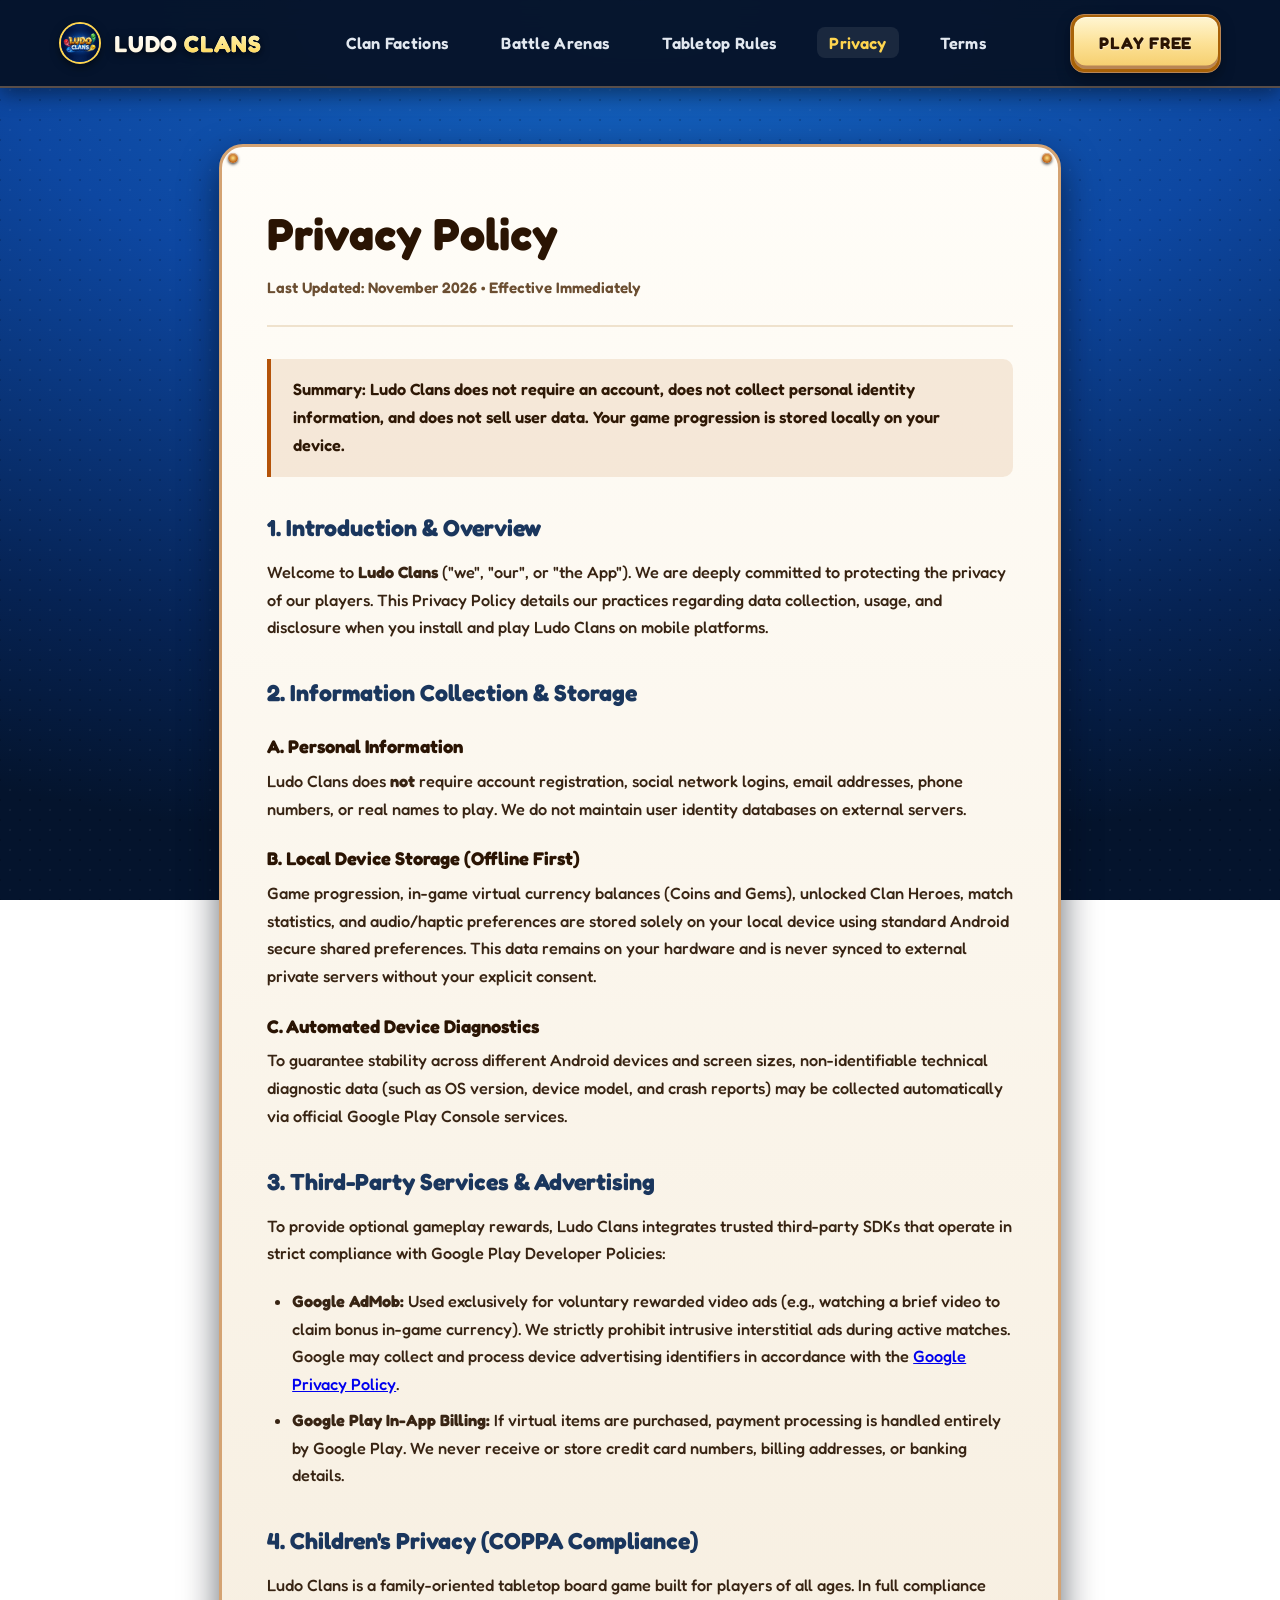
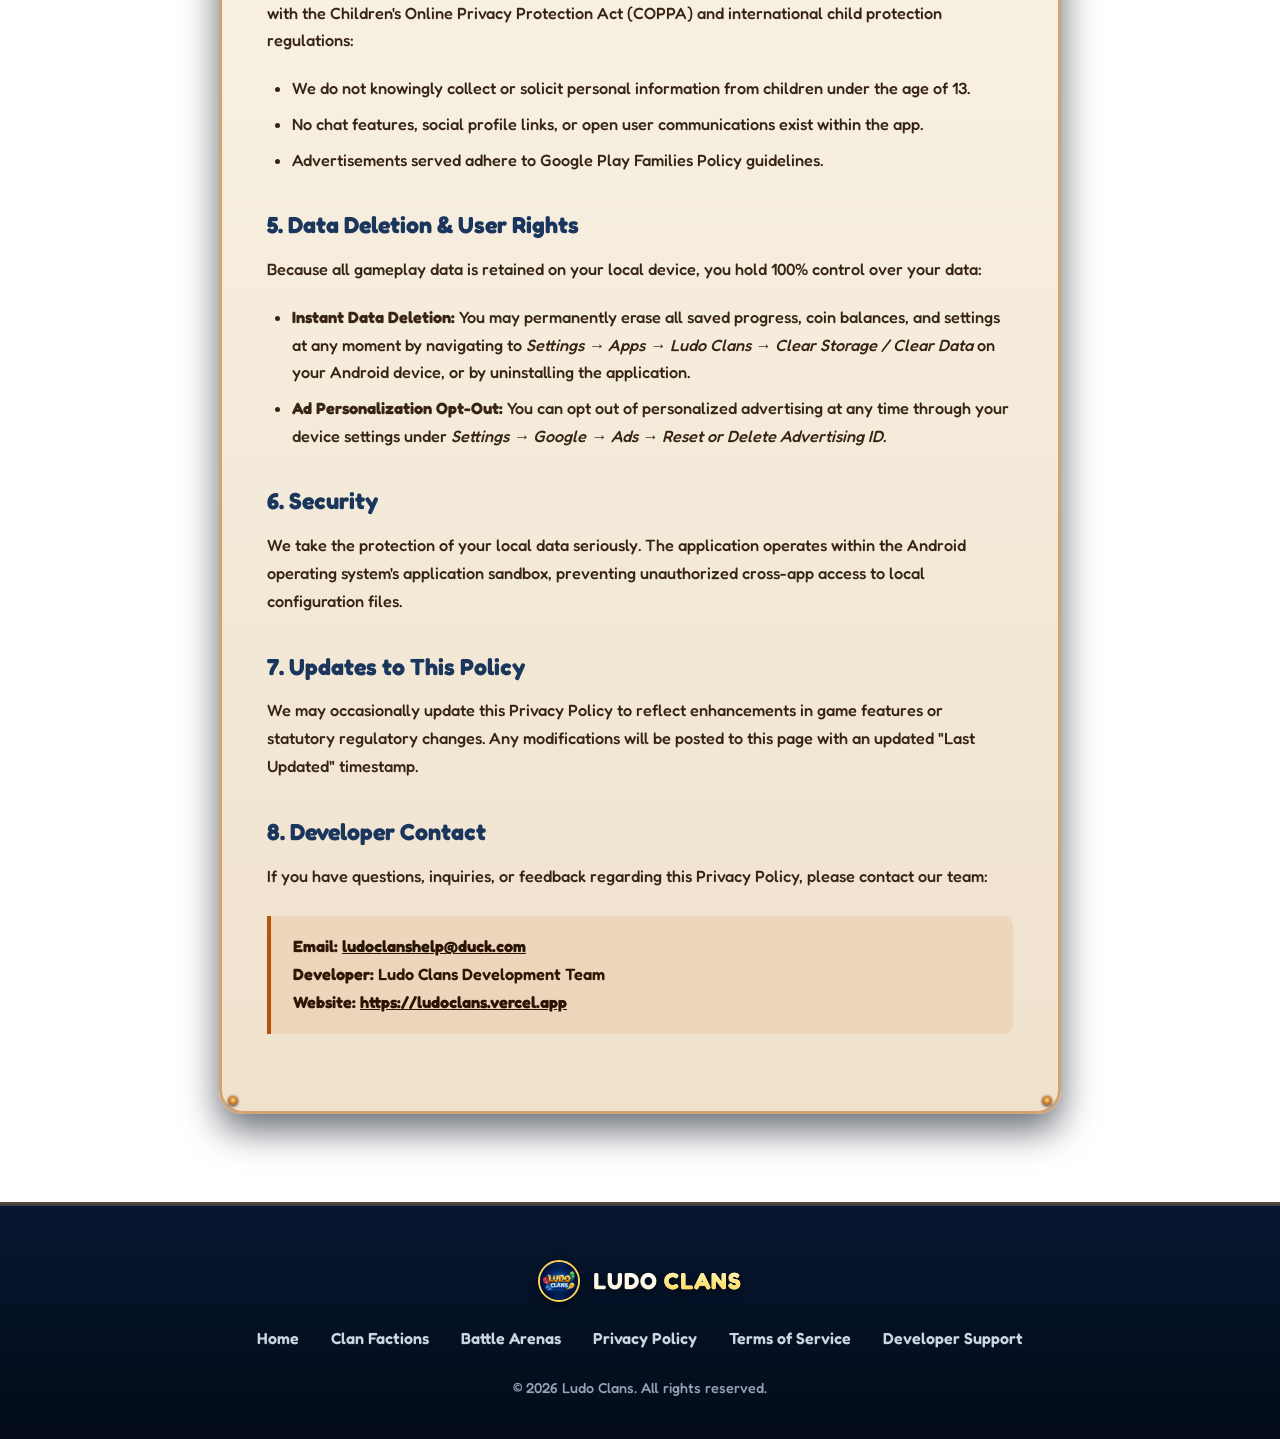
==== privacy.html @ 19396082 "Initial website publication" ====
<!DOCTYPE html>
<html lang="en">
<head>
  <meta charset="UTF-8">
  <meta name="viewport" content="width=device-width, initial-scale=1.0">
  <title>Privacy Policy — Ludo Clans</title>
  <meta name="description" content="Official Privacy Policy for Ludo Clans mobile game. Google Play, COPPA, and GDPR compliant privacy disclosures.">
  <link rel="icon" type="image/png" href="assets/ludo_clans_icon.png">
  <!-- Open Graph / Facebook / WhatsApp -->
  <meta property="og:type" content="website">
  <meta property="og:title" content="Privacy Policy — Ludo Clans">
  <meta property="og:description" content="Official Privacy Policy for Ludo Clans: zero data harvesting, offline-first storage, family COPPA compliance, and voluntary rewarded-only ads.">
  <meta property="og:image" content="assets/ludo_clans_banner.jpg">
  <!-- Twitter -->
  <meta name="twitter:card" content="summary_large_image">
  <meta name="twitter:title" content="Privacy Policy — Ludo Clans">
  <meta name="twitter:description" content="Official Privacy Policy for Ludo Clans: family COPPA compliance and offline-first storage.">
  <meta name="twitter:image" content="assets/ludo_clans_banner.jpg">
  <link rel="stylesheet" href="styles.css">
</head>
<body>
  <div class="page-wrapper">
    <!-- Navbar -->
    <header class="navbar">
      <div class="nav-container">
        <a href="index.html" class="brand-link">
          <img src="assets/ludo_clans_icon.png" alt="Ludo Clans Medallion" class="brand-medallion">
          <span class="brand-name">LUDO <span>CLANS</span></span>
        </a>
        <nav>
          <ul class="nav-links">
            <li><a href="index.html#factions" class="nav-link">Clan Factions</a></li>
            <li><a href="index.html#arenas" class="nav-link">Battle Arenas</a></li>
            <li><a href="index.html#features" class="nav-link">Tabletop Rules</a></li>
            <li><a href="privacy.html" class="nav-link active">Privacy</a></li>
            <li><a href="terms.html" class="nav-link">Terms</a></li>
          </ul>
        </nav>
        <a href="index.html#download" class="btn-3d btn-creamy">
          <span class="btn-3d-inner">PLAY FREE</span>
        </a>
      </div>
    </header>

    <!-- Privacy Policy Document Container -->
    <main class="legal-scroll-wrap">
      <article class="legal-parchment-card">
        <span class="corner-stud stud-tl"></span>
        <span class="corner-stud stud-tr"></span>
        <span class="corner-stud stud-bl"></span>
        <span class="corner-stud stud-br"></span>

        <header class="legal-header">
          <h1>Privacy Policy</h1>
          <p class="legal-meta">Last Updated: November 2026 &bull; Effective Immediately</p>
        </header>

        <section class="legal-content">
          <div class="legal-wood-box">
            <p>
              Summary: Ludo Clans does not require an account, does not collect personal identity information, and does not sell user data. Your game progression is stored locally on your device.
            </p>
          </div>

          <h2>1. Introduction & Overview</h2>
          <p>
            Welcome to <strong>Ludo Clans</strong> ("we", "our", or "the App"). We are deeply committed to protecting the privacy of our players. This Privacy Policy details our practices regarding data collection, usage, and disclosure when you install and play Ludo Clans on mobile platforms.
          </p>

          <h2>2. Information Collection & Storage</h2>
          <h3>A. Personal Information</h3>
          <p>
            Ludo Clans does <strong>not</strong> require account registration, social network logins, email addresses, phone numbers, or real names to play. We do not maintain user identity databases on external servers.
          </p>

          <h3>B. Local Device Storage (Offline First)</h3>
          <p>
            Game progression, in-game virtual currency balances (Coins and Gems), unlocked Clan Heroes, match statistics, and audio/haptic preferences are stored solely on your local device using standard Android secure shared preferences. This data remains on your hardware and is never synced to external private servers without your explicit consent.
          </p>

          <h3>C. Automated Device Diagnostics</h3>
          <p>
            To guarantee stability across different Android devices and screen sizes, non-identifiable technical diagnostic data (such as OS version, device model, and crash reports) may be collected automatically via official Google Play Console services.
          </p>

          <h2>3. Third-Party Services & Advertising</h2>
          <p>
            To provide optional gameplay rewards, Ludo Clans integrates trusted third-party SDKs that operate in strict compliance with Google Play Developer Policies:
          </p>
          <ul>
            <li>
              <strong>Google AdMob:</strong> Used exclusively for voluntary rewarded video ads (e.g., watching a brief video to claim bonus in-game currency). We strictly prohibit intrusive interstitial ads during active matches. Google may collect and process device advertising identifiers in accordance with the <a href="https://policies.google.com/privacy" target="_blank" rel="noopener">Google Privacy Policy</a>.
            </li>
            <li>
              <strong>Google Play In-App Billing:</strong> If virtual items are purchased, payment processing is handled entirely by Google Play. We never receive or store credit card numbers, billing addresses, or banking details.
            </li>
          </ul>

          <h2>4. Children's Privacy (COPPA Compliance)</h2>
          <p>
            Ludo Clans is a family-oriented tabletop board game built for players of all ages. In full compliance with the Children's Online Privacy Protection Act (COPPA) and international child protection regulations:
          </p>
          <ul>
            <li>We do not knowingly collect or solicit personal information from children under the age of 13.</li>
            <li>No chat features, social profile links, or open user communications exist within the app.</li>
            <li>Advertisements served adhere to Google Play Families Policy guidelines.</li>
          </ul>

          <h2>5. Data Deletion & User Rights</h2>
          <p>
            Because all gameplay data is retained on your local device, you hold 100% control over your data:
          </p>
          <ul>
            <li>
              <strong>Instant Data Deletion:</strong> You may permanently erase all saved progress, coin balances, and settings at any moment by navigating to <em>Settings &rarr; Apps &rarr; Ludo Clans &rarr; Clear Storage / Clear Data</em> on your Android device, or by uninstalling the application.
            </li>
            <li>
              <strong>Ad Personalization Opt-Out:</strong> You can opt out of personalized advertising at any time through your device settings under <em>Settings &rarr; Google &rarr; Ads &rarr; Reset or Delete Advertising ID</em>.
            </li>
          </ul>

          <h2>6. Security</h2>
          <p>
            We take the protection of your local data seriously. The application operates within the Android operating system's application sandbox, preventing unauthorized cross-app access to local configuration files.
          </p>

          <h2>7. Updates to This Policy</h2>
          <p>
            We may occasionally update this Privacy Policy to reflect enhancements in game features or statutory regulatory changes. Any modifications will be posted to this page with an updated "Last Updated" timestamp.
          </p>

          <h2>8. Developer Contact</h2>
          <p>
            If you have questions, inquiries, or feedback regarding this Privacy Policy, please contact our team:
          </p>
          <div class="legal-wood-box">
            <p>
              <strong>Email:</strong> <a href="mailto:ludoclanshelp@duck.com" style="color: var(--text-mahogany); font-weight: 700;">ludoclanshelp@duck.com</a><br>
              <strong>Developer:</strong> Ludo Clans Development Team<br>
              <strong>Website:</strong> <a href="index.html" style="color: var(--text-mahogany); font-weight: 700;">https://ludoclans.vercel.app</a>
            </p>
          </div>
        </section>
      </article>
    </main>

    <!-- Footer -->
    <footer class="footer">
      <div class="footer-inner">
        <a href="index.html" class="brand-link">
          <img src="assets/ludo_clans_icon.png" alt="Ludo Clans Medallion" class="brand-medallion">
          <span class="brand-name">LUDO <span>CLANS</span></span>
        </a>
        <nav class="footer-nav">
          <a href="index.html">Home</a>
          <a href="index.html#factions">Clan Factions</a>
          <a href="index.html#arenas">Battle Arenas</a>
          <a href="privacy.html">Privacy Policy</a>
          <a href="terms.html">Terms of Service</a>
          <a href="mailto:ludoclanshelp@duck.com">Developer Support</a>
        </nav>
        <p class="footer-copy">
          &copy; 2026 Ludo Clans. All rights reserved.
        </p>
      </div>
    </footer>
  </div>
</body>
</html>
---- styles.css ----
/* ===================================================================
   LUDO CLANS — REFINED TABLETOP LUXURY MASTER STYLESHEET
   • Harmonious Royal Sapphire Canvas (#1565C0 -> #0D47A1 -> #062354)
   • Sleek Midnight Sapphire Header & Footer with Warm Bronze/Gold Trim
   • Rich Golden-Cream Silk 3D Buttons (#FFF6D6 -> #FBE39A -> #F5CF70)
   • Warm Creamy Parchment Cards with Handcrafted Ledger Details
   • High-Contrast Chiseled Cream Headings & Professional Studio Copy
   • 100% Vector Icons • Zero AI Slop
   =================================================================== */

@import url('https://fonts.googleapis.com/css2?family=Fredoka:wght@500;600;700&family=Plus+Jakarta+Sans:wght@400;500;600;700&display=swap');

:root {
  /* 1. Royal Sapphire Felt Canvas */
  --royal-top: #1565C0;
  --royal-mid: #0D47A1;
  --royal-deep: #062354;
  --royal-darkest: #04142D;

  /* 2. Harmonious Midnight Sapphire (Header, Footer, HUD) */
  --nav-bg: rgba(6, 18, 38, 0.94);
  --nav-border: rgba(212, 163, 115, 0.4);
  --footer-bg: linear-gradient(180deg, #071731 0%, #030B18 100%);

  /* 3. Rich "Strong Creamy" Palette (Buttons, Headings & Badges) */
  --cream-pure: #FFFFFF;
  --cream-top: #FFF8E1;
  --cream-strong-top: #FFF5D0;
  --cream-strong-mid: #FCE196;
  --cream-strong-bottom: #F5CD6A;
  --cream-bevel: #A86208;
  --cream-shadow: #4A2500;

  /* 4. Antique Parchment (Cards & Reading Surfaces) */
  --parchment-light: #FFFDF8;
  --parchment-mid: #F7EFE1;
  --parchment-dark: #EFE2CD;
  --border-warm: #D4A373;
  --border-toasted: #B88554;
  --text-mahogany: #2A1403;
  --text-warm-muted: #6B4E31;

  /* 5. Gold & Brass Tabletop Accents */
  --gold-leaf: #FFD54F;
  --gold-glow: #FFE082;
  --gold-deep: #B45309;

  /* 6. Shadows */
  --card-shadow: 0 14px 32px rgba(0, 0, 0, 0.4), 0 3px 8px rgba(0, 0, 0, 0.25);
  --plinth-shadow: 0 16px 36px rgba(2, 8, 20, 0.6);
  --btn-shadow: 0 6px 14px rgba(0, 0, 0, 0.35);
}

/* Reset */
*, *::before, *::after {
  margin: 0;
  padding: 0;
  box-sizing: border-box;
  -webkit-font-smoothing: antialiased;
}

html {
  scroll-behavior: smooth;
}

body {
  font-family: 'Fredoka', -apple-system, BlinkMacSystemFont, "Segoe UI", Roboto, sans-serif;
  background: radial-gradient(130% 95% at 50% 0%, var(--royal-top) 0%, var(--royal-mid) 40%, var(--royal-deep) 78%, var(--royal-darkest) 100%);
  background-attachment: fixed;
  color: var(--parchment-mid);
  line-height: 1.6;
  overflow-x: hidden;
  position: relative;
  min-height: 100vh;
}

/* Tactile Felt Tabletop Weave */
body::before {
  content: "";
  position: fixed;
  inset: 0;
  background-image: 
    radial-gradient(rgba(255, 255, 255, 0.08) 1px, transparent 1px),
    radial-gradient(rgba(0, 0, 0, 0.25) 1px, transparent 1px);
  background-size: 20px 20px;
  background-position: 0 0, 10px 10px;
  pointer-events: none;
  z-index: 0;
  opacity: 0.65;
}

.page-wrapper {
  position: relative;
  z-index: 1;
  display: flex;
  flex-direction: column;
  min-height: 100vh;
}

/* ===================================================================
   SLEEK MIDNIGHT SAPPHIRE HEADER (Blends naturally with the game)
   =================================================================== */
.navbar {
  position: sticky;
  top: 0;
  z-index: 100;
  background: var(--nav-bg);
  border-bottom: 2px solid var(--nav-border);
  box-shadow: 0 6px 20px rgba(0, 0, 0, 0.45);
  backdrop-filter: blur(12px);
  -webkit-backdrop-filter: blur(12px);
}

.nav-container {
  max-width: 1220px;
  margin: 0 auto;
  padding: 0.85rem 1.8rem;
  display: flex;
  justify-content: space-between;
  align-items: center;
}

.brand-link {
  display: flex;
  align-items: center;
  gap: 0.8rem;
  text-decoration: none;
}

.brand-medallion {
  width: 42px;
  height: 42px;
  border-radius: 50%;
  border: 2px solid var(--gold-leaf);
  box-shadow: 0 3px 8px rgba(0, 0, 0, 0.5);
  object-fit: cover;
  background: var(--royal-mid);
}

.brand-name {
  font-size: 1.45rem;
  font-weight: 700;
  letter-spacing: 0.06rem;
  background: linear-gradient(180deg, #FFFFFF 0%, #FFF3D6 100%);
  -webkit-background-clip: text;
  -webkit-text-fill-color: transparent;
  filter: drop-shadow(0 2px 4px rgba(0, 0, 0, 0.7));
}

.brand-name span {
  background: linear-gradient(180deg, #FFF9C4 0%, var(--gold-leaf) 100%);
  -webkit-background-clip: text;
  -webkit-text-fill-color: transparent;
}

.nav-links {
  display: flex;
  align-items: center;
  gap: 1.8rem;
  list-style: none;
}

.nav-link {
  text-decoration: none;
  font-size: 1.02rem;
  font-weight: 600;
  color: #E2E8F0;
  letter-spacing: 0.02rem;
  transition: all 0.2s ease;
  padding: 0.35rem 0.75rem;
  border-radius: 8px;
}

.nav-link:hover, .nav-link.active {
  color: var(--gold-leaf);
  background: rgba(255, 255, 255, 0.08);
}

/* ===================================================================
   STRONG CREAMY 3D EXTRUDED BUTTONS (Rich Custard Cream & Mahogany Text)
   =================================================================== */
.btn-3d {
  position: relative;
  display: inline-flex;
  align-items: center;
  justify-content: center;
  text-decoration: none;
  font-family: 'Fredoka', sans-serif;
  font-weight: 700;
  border: none;
  cursor: pointer;
  border-radius: 14px;
  padding: 0.16rem;
  transition: transform 0.1s ease;
  user-select: none;
}

.btn-3d:active {
  transform: translateY(3px);
}

.btn-3d-inner {
  display: flex;
  align-items: center;
  gap: 0.6rem;
  padding: 0.75rem 1.6rem;
  border-radius: 12px;
  font-size: 1.05rem;
  letter-spacing: 0.04rem;
  border-top: 1.5px solid rgba(255, 255, 255, 0.85);
}

/* Strong Creamy 3D Button */
.btn-creamy {
  background: var(--cream-bevel);
  box-shadow: var(--btn-shadow);
  border: 1px solid var(--border-toasted);
}

.btn-creamy .btn-3d-inner {
  background: linear-gradient(180deg, var(--cream-strong-top) 0%, var(--cream-strong-mid) 50%, var(--cream-strong-bottom) 100%);
  color: var(--text-mahogany);
  text-shadow: 0 1px 0 rgba(255, 255, 255, 0.65);
  box-shadow: inset 0 -3.5px 0 var(--border-toasted);
}

.btn-creamy:hover {
  filter: brightness(1.04);
}

/* Google Play Badge on Strong Creamy Plinth */
.btn-play-creamy {
  display: inline-flex;
  align-items: center;
  gap: 0.85rem;
  background: linear-gradient(180deg, var(--cream-strong-top) 0%, var(--cream-strong-mid) 50%, var(--cream-strong-bottom) 100%);
  border: 2px solid var(--border-toasted);
  border-radius: 14px;
  padding: 0.62rem 1.45rem;
  text-decoration: none;
  box-shadow: 0 6px 16px rgba(0, 0, 0, 0.35), inset 0 -3.5px 0 var(--border-toasted);
  transition: transform 0.15s ease, box-shadow 0.15s ease;
}

.btn-play-creamy:hover {
  transform: translateY(-2px);
  filter: brightness(1.04);
  box-shadow: 0 10px 22px rgba(0, 0, 0, 0.45), inset 0 -3.5px 0 var(--cream-bevel);
}

.play-logo {
  width: 28px;
  height: 28px;
  flex-shrink: 0;
}

.play-text-stack {
  display: flex;
  flex-direction: column;
  text-align: left;
}

.play-sub {
  font-size: 0.68rem;
  font-weight: 700;
  text-transform: uppercase;
  color: #78350F;
  letter-spacing: 0.06rem;
  line-height: 1;
}

.play-title {
  font-size: 1.15rem;
  font-weight: 700;
  color: var(--text-mahogany);
  line-height: 1.15;
  letter-spacing: 0.02rem;
  text-shadow: 0 1px 0 rgba(255, 255, 255, 0.7);
}

/* ===================================================================
   HERO SECTION & STRONG CREAMY HEADINGS
   =================================================================== */
.hero-section {
  max-width: 1220px;
  margin: 3.5rem auto 4.5rem auto;
  padding: 0 1.8rem;
  display: grid;
  grid-template-columns: 1.15fr 0.85fr;
  gap: 3.5rem;
  align-items: center;
}

.hero-content {
  display: flex;
  flex-direction: column;
  align-items: flex-start;
}

/* Strong Creamy Pill Tag */
.hero-cream-pill {
  display: inline-flex;
  align-items: center;
  gap: 0.55rem;
  padding: 0.38rem 1.05rem;
  background: linear-gradient(180deg, var(--cream-strong-top) 0%, var(--cream-strong-mid) 100%);
  border: 1.8px solid var(--border-toasted);
  border-radius: 20px;
  font-size: 0.82rem;
  font-weight: 700;
  color: var(--text-mahogany);
  letter-spacing: 0.06rem;
  text-transform: uppercase;
  margin-bottom: 1.4rem;
  box-shadow: 0 4px 10px rgba(0, 0, 0, 0.3);
  text-shadow: 0 1px 0 rgba(255, 255, 255, 0.7);
}

.hero-pill-gem {
  width: 8px;
  height: 8px;
  border-radius: 50%;
  background: radial-gradient(circle, #FFE082 0%, var(--gold-deep) 100%);
  box-shadow: 0 0 4px var(--gold-leaf);
}

/* High-Contrast Creamy Chiseled Headline */
.hero-title {
  font-size: clamp(2.6rem, 5vw, 3.8rem);
  font-weight: 700;
  line-height: 1.12;
  letter-spacing: 0.02rem;
  margin-bottom: 1.25rem;
  background: linear-gradient(180deg, #FFFFFF 0%, #FFF4D0 40%, #FCE08F 100%);
  -webkit-background-clip: text;
  -webkit-text-fill-color: transparent;
  filter: drop-shadow(0 3px 6px rgba(0, 0, 0, 0.75));
}

.hero-title span {
  display: block;
  background: linear-gradient(180deg, #FFF9C4 0%, var(--gold-leaf) 60%, #F59E0B 100%);
  -webkit-background-clip: text;
  -webkit-text-fill-color: transparent;
  filter: drop-shadow(0 3px 8px rgba(78, 39, 3, 0.8));
}

.hero-desc {
  font-size: 1.15rem;
  color: #F1F5F9;
  line-height: 1.6;
  max-width: 540px;
  margin-bottom: 2.2rem;
  font-weight: 500;
  text-shadow: 0 2px 4px rgba(0, 0, 0, 0.6);
}

.hero-action-row {
  display: flex;
  flex-wrap: wrap;
  align-items: center;
  gap: 1.2rem;
  margin-bottom: 2.8rem;
}

/* Hero Showcase Frame */
.hero-stage-plinth {
  position: relative;
  background: linear-gradient(180deg, #091A36 0%, #040D1D 100%);
  border: 2.5px solid var(--border-warm);
  border-radius: 24px;
  padding: 0.75rem;
  box-shadow: var(--plinth-shadow);
}

.hero-stage-inner {
  position: relative;
  border-radius: 18px;
  overflow: hidden;
  border: 1.5px solid rgba(255, 213, 79, 0.35);
  background: #020A17;
}

.hero-stage-img {
  width: 100%;
  height: 380px;
  object-fit: cover;
  display: block;
}

/* Corner Antique Brass Studs */
.corner-stud {
  position: absolute;
  width: 10px;
  height: 10px;
  border-radius: 50%;
  background: radial-gradient(circle, #FFE082 0%, var(--gold-deep) 70%, #4A2500 100%);
  box-shadow: 0 1.5px 3px rgba(0, 0, 0, 0.7), inset 0 1px 1px rgba(255, 255, 255, 0.6);
  z-index: 3;
}

.stud-tl { top: 6px; left: 6px; }
.stud-tr { top: 6px; right: 6px; }
.stud-bl { bottom: 6px; left: 6px; }
.stud-br { bottom: 6px; right: 6px; }

/* Inset Creamy Badge Overlay */
.stage-creamy-badge {
  position: absolute;
  bottom: 12px;
  left: 12px;
  right: 12px;
  background: linear-gradient(180deg, var(--parchment-light) 0%, var(--parchment-mid) 100%);
  border: 2px solid var(--border-warm);
  border-radius: 14px;
  padding: 0.75rem 1.1rem;
  display: flex;
  align-items: center;
  gap: 1.0rem;
  box-shadow: 0 6px 14px rgba(0, 0, 0, 0.45);
}

.stage-fig-img {
  width: 48px;
  height: 48px;
  object-fit: contain;
  filter: drop-shadow(0 4px 6px rgba(0, 0, 0, 0.5));
}

.stage-badge-info h4 {
  font-size: 1.05rem;
  font-weight: 700;
  color: var(--text-mahogany);
  margin-bottom: 0.1rem;
}

.stage-badge-info p {
  font-size: 0.82rem;
  font-weight: 700;
  color: #78350F;
  text-transform: uppercase;
}

/* ===================================================================
   SECTION HEADINGS & BADGES
   =================================================================== */
.section-wrapper {
  max-width: 1220px;
  margin: 0 auto 5rem auto;
  padding: 0 1.8rem;
}

.section-title-wrap {
  text-align: center;
  max-width: 720px;
  margin: 0 auto 2.8rem auto;
}

.section-cream-badge {
  display: inline-block;
  padding: 0.35rem 1.1rem;
  background: linear-gradient(180deg, var(--cream-strong-top) 0%, var(--cream-strong-mid) 100%);
  border: 1.8px solid var(--border-toasted);
  border-radius: 20px;
  font-size: 0.82rem;
  font-weight: 700;
  color: var(--text-mahogany);
  letter-spacing: 0.08rem;
  text-transform: uppercase;
  margin-bottom: 0.85rem;
  box-shadow: 0 4px 10px rgba(0, 0, 0, 0.3);
  text-shadow: 0 1px 0 rgba(255, 255, 255, 0.7);
}

.section-heading {
  font-size: clamp(2.0rem, 4vw, 2.75rem);
  font-weight: 700;
  margin-bottom: 0.6rem;
  background: linear-gradient(180deg, #FFFFFF 0%, #FFF4D0 40%, #FCE08F 100%);
  -webkit-background-clip: text;
  -webkit-text-fill-color: transparent;
  filter: drop-shadow(0 3px 6px rgba(0, 0, 0, 0.75));
}

.section-subtext {
  font-size: 1.1rem;
  color: #E2E8F0;
  text-shadow: 0 1px 3px rgba(0, 0, 0, 0.5);
}

/* ===================================================================
   CREAMY PARCHMENT FACTION CARDS
   =================================================================== */
.factions-grid {
  display: grid;
  grid-template-columns: repeat(auto-fit, minmax(265px, 1fr));
  gap: 1.8rem;
}

.creamy-parchment-card {
  position: relative;
  background: linear-gradient(180deg, var(--parchment-light) 0%, var(--parchment-mid) 50%, var(--parchment-dark) 100%);
  border: 2.5px solid var(--border-warm);
  border-radius: 20px;
  overflow: hidden;
  box-shadow: var(--card-shadow);
  transition: transform 0.2s ease, box-shadow 0.2s ease;
  display: flex;
  flex-direction: column;
}

.creamy-parchment-card:hover {
  transform: translateY(-5px);
  border-color: var(--gold-leaf);
  box-shadow: 0 18px 36px rgba(0, 0, 0, 0.5), 0 0 16px rgba(255, 213, 79, 0.3);
}

/* Artwork Chamber */
.card-art-chamber {
  position: relative;
  width: 100%;
  height: 180px;
  overflow: hidden;
  background: #020C1F;
  border-bottom: 2px solid var(--border-warm);
}

.card-art-img {
  width: 100%;
  height: 100%;
  object-fit: cover;
  transition: transform 0.35s ease;
}

.creamy-parchment-card:hover .card-art-img {
  transform: scale(1.06);
}

.card-token-fig {
  position: absolute;
  bottom: 8px;
  right: 14px;
  width: 58px;
  height: 58px;
  object-fit: contain;
  filter: drop-shadow(0 6px 8px rgba(0, 0, 0, 0.65));
  transition: transform 0.25s ease;
  z-index: 2;
}

.creamy-parchment-card:hover .card-token-fig {
  transform: scale(1.15) translateY(-3px);
}

/* Faction Badge */
.faction-pill-badge {
  position: absolute;
  top: 12px;
  left: 12px;
  padding: 0.3rem 0.75rem;
  border-radius: 12px;
  font-size: 0.78rem;
  font-weight: 700;
  letter-spacing: 0.05rem;
  text-transform: uppercase;
  color: #FFFFFF;
  box-shadow: 0 3px 6px rgba(0, 0, 0, 0.5);
  z-index: 2;
}

.pill-red { background: linear-gradient(135deg, #D32F2F, #7F0000); border: 1.5px solid #FF8A80; }
.pill-green { background: linear-gradient(135deg, #00C853, #004D20); border: 1.5px solid #B9F6CA; }
.pill-yellow { background: linear-gradient(135deg, #FFB300, #E65100); border: 1.5px solid #FFE082; color: #2E1805; }
.pill-blue { background: linear-gradient(135deg, #1976D2, #0D47A1); border: 1.5px solid #82B1FF; }

/* Creamy Parchment Body */
.card-creamy-body {
  position: relative;
  z-index: 2;
  padding: 1.4rem;
  display: flex;
  flex-direction: column;
  flex: 1;
}

.card-creamy-title {
  font-size: 1.35rem;
  font-weight: 700;
  color: var(--text-mahogany);
  margin-bottom: 0.2rem;
}

.card-creamy-sub {
  font-size: 0.85rem;
  font-weight: 700;
  color: #78350F;
  letter-spacing: 0.04rem;
  text-transform: uppercase;
  margin-bottom: 0.75rem;
}

.card-creamy-desc {
  font-size: 0.98rem;
  color: var(--text-warm-muted);
  line-height: 1.55;
  font-weight: 500;
}

/* ===================================================================
   DUAL ARENAS (Midnight Sapphire Chassis with Creamy Insets)
   =================================================================== */
.arenas-grid {
  display: grid;
  grid-template-columns: repeat(auto-fit, minmax(320px, 1fr));
  gap: 2rem;
}

.arena-card-wrap {
  position: relative;
  background: linear-gradient(180deg, #091A36 0%, #040D1D 100%);
  border: 2.5px solid var(--border-warm);
  border-radius: 22px;
  padding: 0.75rem;
  box-shadow: var(--plinth-shadow);
  display: flex;
  flex-direction: column;
}

.arena-inner-chassis {
  border-radius: 16px;
  overflow: hidden;
  border: 1.5px solid rgba(255, 213, 79, 0.35);
  background: linear-gradient(180deg, var(--parchment-light) 0%, var(--parchment-mid) 100%);
  display: flex;
  flex-direction: column;
  flex: 1;
}

.arena-board-img {
  width: 100%;
  height: 220px;
  object-fit: cover;
  display: block;
  border-bottom: 2px solid var(--border-warm);
}

.arena-body {
  padding: 1.5rem;
}

.arena-body h3 {
  font-size: 1.4rem;
  font-weight: 700;
  color: var(--text-mahogany);
  margin-bottom: 0.5rem;
}

.arena-body p {
  font-size: 1.0rem;
  color: var(--text-warm-muted);
  line-height: 1.6;
  font-weight: 500;
}

/* ===================================================================
   TABLETOP FEATURES
   =================================================================== */
.features-grid {
  display: grid;
  grid-template-columns: repeat(auto-fit, minmax(260px, 1fr));
  gap: 1.6rem;
}

.feature-parchment-box {
  position: relative;
  background: linear-gradient(180deg, var(--parchment-light) 0%, var(--parchment-mid) 100%);
  border: 2px solid var(--border-warm);
  border-radius: 18px;
  padding: 1.8rem 1.6rem;
  box-shadow: var(--card-shadow);
  transition: transform 0.2s ease;
}

.feature-parchment-box:hover {
  transform: translateY(-3px);
  border-color: var(--gold-leaf);
}

.feature-icon-circle {
  width: 48px;
  height: 48px;
  border-radius: 14px;
  background: linear-gradient(180deg, var(--cream-strong-top) 0%, var(--cream-strong-bottom) 100%);
  border: 2px solid var(--border-toasted);
  box-shadow: 0 3px 6px rgba(0, 0, 0, 0.15);
  display: flex;
  align-items: center;
  justify-content: center;
  color: var(--text-mahogany);
  margin-bottom: 1.1rem;
}

.feature-title {
  font-size: 1.25rem;
  font-weight: 700;
  color: var(--text-mahogany);
  margin-bottom: 0.4rem;
}

.feature-desc {
  font-size: 0.98rem;
  color: var(--text-warm-muted);
  line-height: 1.55;
  font-weight: 500;
}

/* ===================================================================
   LEGAL DOCUMENTS (Creamy Parchment Scroll Layout)
   =================================================================== */
.legal-scroll-wrap {
  max-width: 900px;
  margin: 3.5rem auto 5.5rem auto;
  padding: 0 1.8rem;
  width: 100%;
}

.legal-parchment-card {
  position: relative;
  background: linear-gradient(180deg, var(--parchment-light) 0%, var(--parchment-mid) 60%, var(--parchment-dark) 100%);
  border: 3px solid var(--border-warm);
  border-radius: 24px;
  padding: 3.2rem 2.8rem;
  box-shadow: var(--plinth-shadow);
  color: var(--text-mahogany);
}

.legal-header {
  border-bottom: 2px solid var(--parchment-dark);
  padding-bottom: 1.5rem;
  margin-bottom: 2rem;
}

.legal-header h1 {
  font-size: clamp(2.2rem, 4vw, 2.8rem);
  font-weight: 700;
  color: var(--text-mahogany);
  margin-bottom: 0.4rem;
}

.legal-meta {
  font-size: 0.95rem;
  color: var(--text-warm-muted);
  font-weight: 600;
}

.legal-content h2 {
  font-size: 1.45rem;
  font-weight: 700;
  color: #1A365D;
  margin-top: 2rem;
  margin-bottom: 0.8rem;
}

.legal-content h3 {
  font-size: 1.15rem;
  font-weight: 700;
  color: var(--text-mahogany);
  margin-top: 1.3rem;
  margin-bottom: 0.4rem;
}

.legal-content p, .legal-content ul {
  font-size: 1.02rem;
  color: #382413;
  line-height: 1.7;
  margin-bottom: 1.25rem;
  font-weight: 500;
}

.legal-content ul {
  padding-left: 1.6rem;
}

.legal-content li {
  margin-bottom: 0.5rem;
}

.legal-wood-box {
  background: rgba(212, 163, 115, 0.22);
  border-left: 4.5px solid var(--gold-deep);
  padding: 1.1rem 1.4rem;
  border-radius: 0 10px 10px 0;
  margin: 1.6rem 0;
}

.legal-wood-box p {
  margin: 0;
  font-weight: 600;
  color: #2E1805;
}

/* ===================================================================
   MIDNIGHT SAPPHIRE FOOTER (Harmonious & Sleek)
   =================================================================== */
.footer {
  margin-top: auto;
  background: var(--footer-bg);
  border-top: 2px solid var(--nav-border);
  box-shadow: inset 0 2px 0 rgba(255, 213, 79, 0.2);
  padding: 3.5rem 1.8rem 2.5rem 1.8rem;
}

.footer-inner {
  max-width: 1220px;
  margin: 0 auto;
  display: flex;
  flex-direction: column;
  align-items: center;
  gap: 1.5rem;
  text-align: center;
}

.footer-nav {
  display: flex;
  gap: 2rem;
  flex-wrap: wrap;
  justify-content: center;
}

.footer-nav a {
  color: #CBD5E1;
  text-decoration: none;
  font-size: 1.0rem;
  font-weight: 600;
  transition: color 0.2s ease;
}

.footer-nav a:hover {
  color: var(--gold-leaf);
}

.footer-copy {
  color: #94A3B8;
  font-size: 0.9rem;
  font-weight: 500;
}

/* ===================================================================
   16-FIGURINE TABLETOP ARMORY SHOWCASE
   =================================================================== */
.armory-tabs {
  display: flex;
  justify-content: center;
  flex-wrap: wrap;
  gap: 0.75rem;
  margin-bottom: 2.2rem;
}

.armory-tab-btn {
  background: var(--nav-bg);
  border: 1.5px solid var(--border-warm);
  color: var(--parchment-mid);
  font-family: 'Fredoka', sans-serif;
  font-size: 0.95rem;
  font-weight: 700;
  padding: 0.55rem 1.25rem;
  border-radius: 999px;
  cursor: pointer;
  transition: all 0.2s ease;
  box-shadow: 0 4px 10px rgba(0, 0, 0, 0.3);
}

.armory-tab-btn:hover {
  border-color: var(--gold-leaf);
  color: #FFFFFF;
  transform: translateY(-2px);
}

.armory-tab-btn.active {
  background: linear-gradient(180deg, var(--cream-strong-top) 0%, var(--cream-strong-mid) 50%, var(--cream-strong-bottom) 100%);
  color: var(--text-mahogany);
  border-color: var(--border-toasted);
  box-shadow: 0 4px 14px rgba(0, 0, 0, 0.4), inset 0 -2px 0 var(--border-toasted);
}

.armory-grid {
  display: grid;
  grid-template-columns: repeat(auto-fill, minmax(250px, 1fr));
  gap: 1.5rem;
}

.armory-card {
  position: relative;
  background: linear-gradient(180deg, var(--parchment-light) 0%, var(--parchment-mid) 50%, var(--parchment-dark) 100%);
  border: 2px solid var(--border-warm);
  border-radius: 18px;
  padding: 1.25rem;
  display: flex;
  flex-direction: column;
  align-items: center;
  text-align: center;
  box-shadow: var(--card-shadow);
  transition: transform 0.22s ease, border-color 0.22s ease, box-shadow 0.22s ease;
}

.armory-card:hover {
  transform: translateY(-6px);
  border-color: var(--gold-leaf);
  box-shadow: 0 16px 32px rgba(0, 0, 0, 0.5), 0 0 16px rgba(255, 213, 79, 0.35);
}

.armory-card-chamber {
  position: relative;
  width: 140px;
  height: 140px;
  border-radius: 50%;
  background: radial-gradient(circle, rgba(14, 26, 43, 0.85) 0%, rgba(4, 13, 29, 0.95) 75%);
  border: 2px solid rgba(212, 163, 115, 0.45);
  box-shadow: inset 0 4px 12px rgba(0, 0, 0, 0.6), 0 4px 10px rgba(0, 0, 0, 0.3);
  display: flex;
  align-items: center;
  justify-content: center;
  margin-bottom: 1.0rem;
}

.armory-card:hover .armory-card-chamber {
  border-color: var(--gold-leaf);
  box-shadow: inset 0 4px 12px rgba(0, 0, 0, 0.6), 0 0 16px rgba(255, 213, 79, 0.4);
}

.armory-fig-img {
  width: 120px;
  height: 120px;
  object-fit: contain;
  filter: drop-shadow(0 6px 10px rgba(0, 0, 0, 0.65));
  transition: transform 0.25s cubic-bezier(0.34, 1.56, 0.64, 1);
}

.armory-card:hover .armory-fig-img {
  transform: scale(1.12) translateY(-4px);
}

.armory-info {
  display: flex;
  flex-direction: column;
  align-items: center;
  width: 100%;
}

.armory-fig-name {
  font-size: 1.15rem;
  font-weight: 700;
  color: var(--text-mahogany);
  margin-bottom: 0.25rem;
}

.armory-meta-row {
  display: flex;
  align-items: center;
  justify-content: center;
  gap: 0.5rem;
  margin-bottom: 0.4rem;
}

.armory-color-pill {
  font-size: 0.72rem;
  font-weight: 700;
  letter-spacing: 0.04rem;
  text-transform: uppercase;
  padding: 0.2rem 0.55rem;
  border-radius: 8px;
  color: #FFFFFF;
}

.armory-clan-title {
  font-size: 0.78rem;
  font-weight: 700;
  color: #78350F;
  text-transform: uppercase;
  letter-spacing: 0.03rem;
}

.armory-ability-badge {
  font-size: 0.8rem;
  font-weight: 600;
  color: var(--text-warm-muted);
  background: rgba(212, 163, 115, 0.2);
  border: 1px solid rgba(212, 163, 115, 0.4);
  padding: 0.2rem 0.65rem;
  border-radius: 10px;
  margin-top: 0.25rem;
}

/* Mobile Responsiveness */
@media (max-width: 960px) {
  .hero-section {
    grid-template-columns: 1fr;
    gap: 2.8rem;
    margin-top: 2rem;
  }
  .nav-links {
    gap: 1.0rem;
  }
}

@media (max-width: 640px) {
  .legal-parchment-card {
    padding: 2.2rem 1.4rem;
  }
  .hero-title {
    font-size: 2.3rem;
  }
  .nav-container {
    padding: 0.8rem 1.2rem;
  }
}
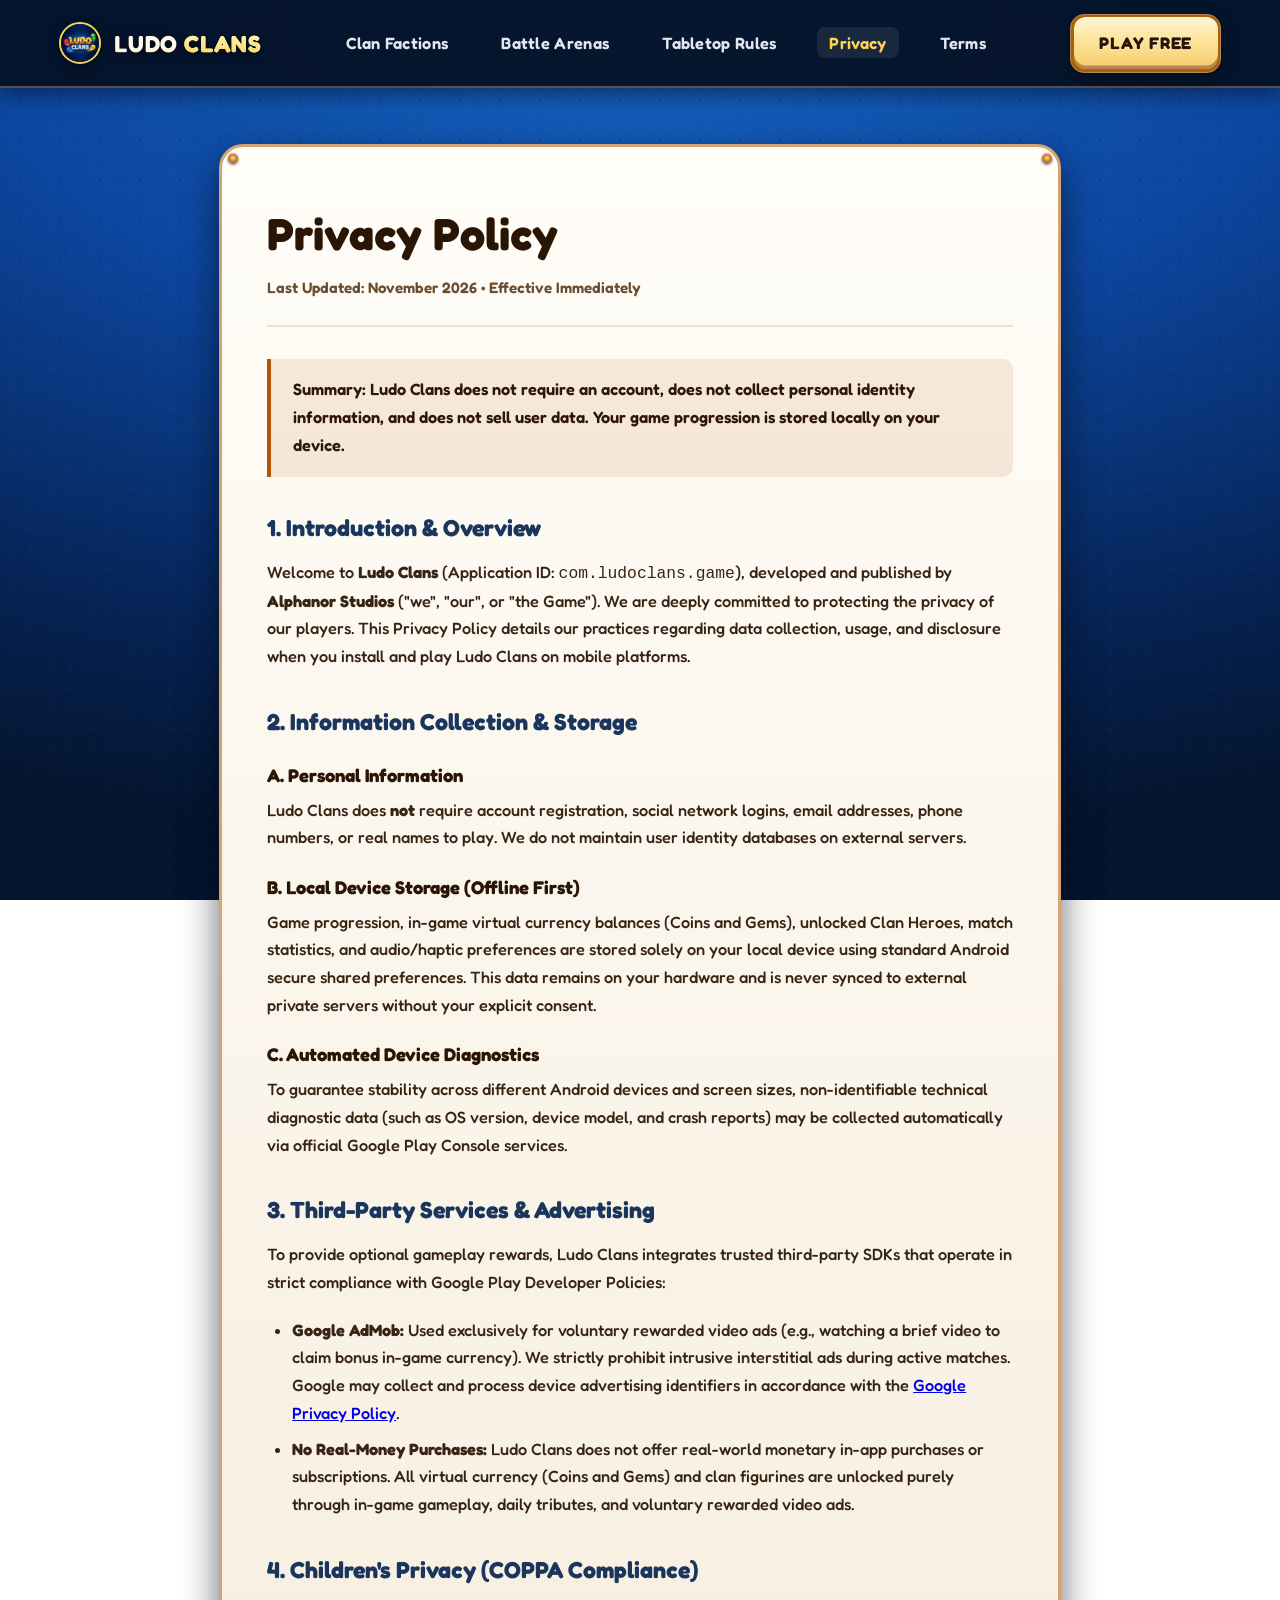
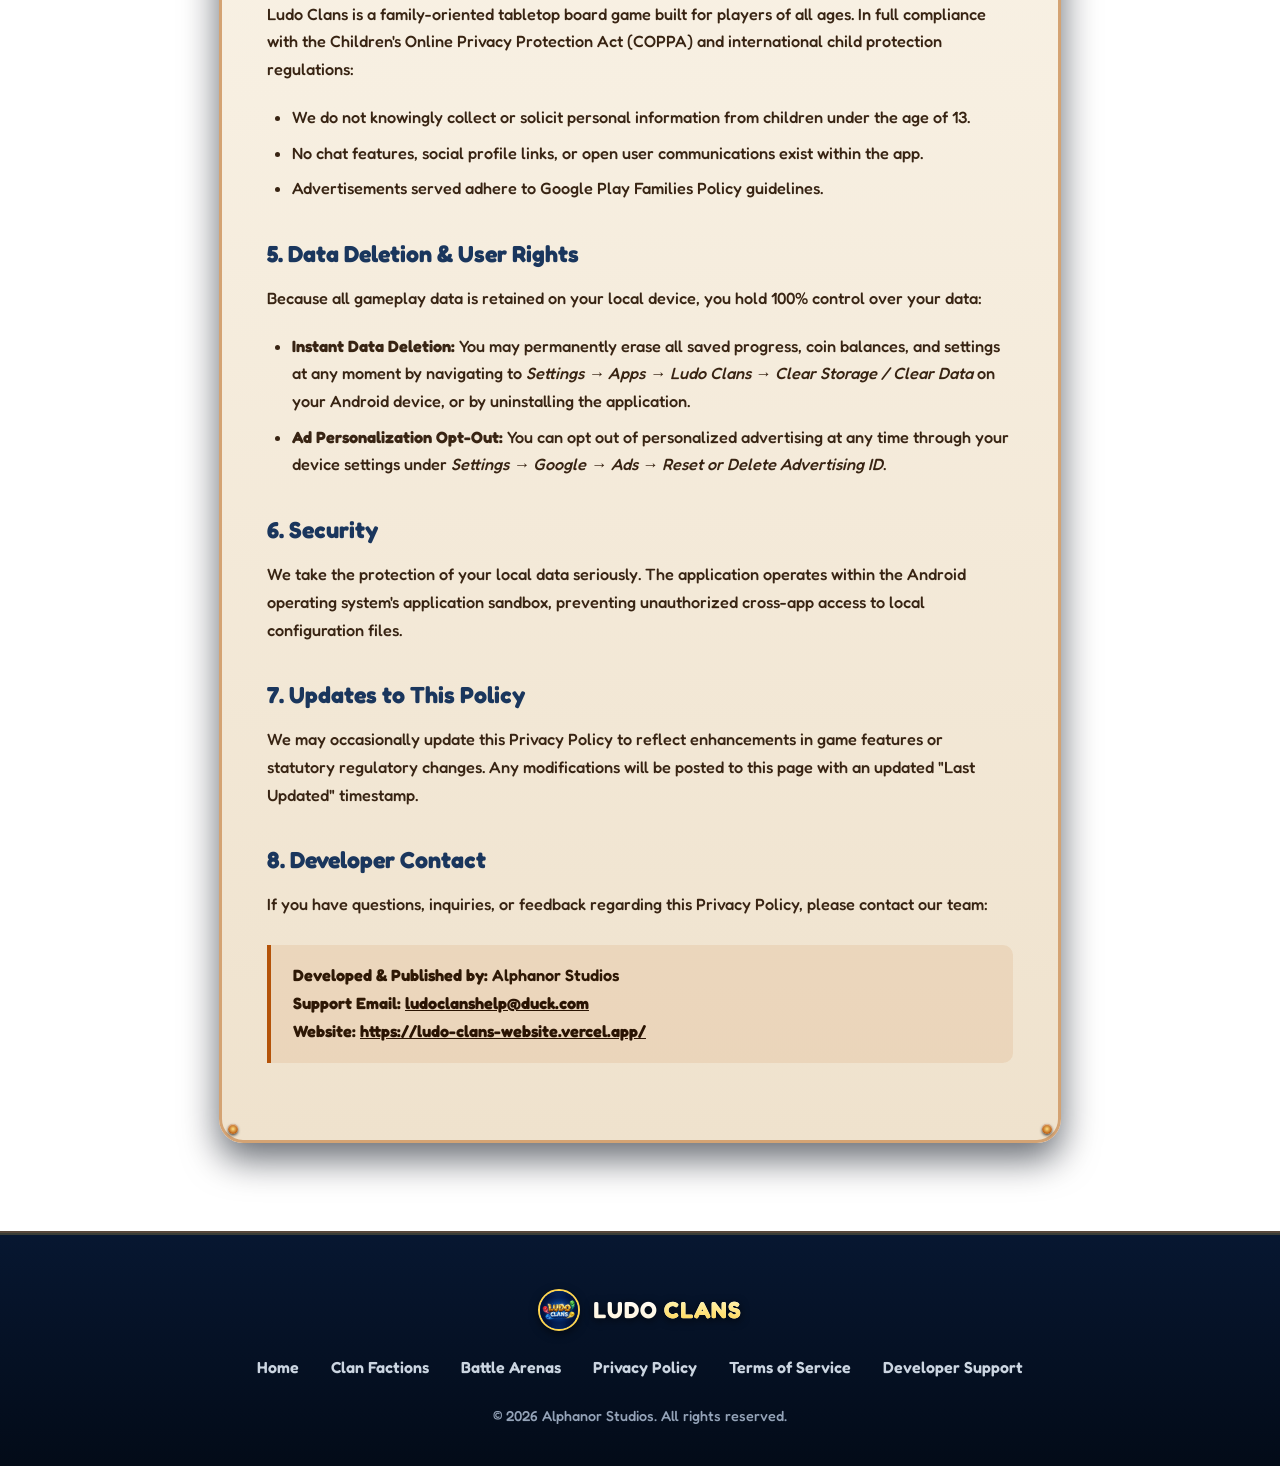
==== commit bca9fd7b: "feat(ui): Mobile UI - UX improvement" ====
--- a/privacy.html
+++ b/privacy.html
@@ -11,6 +11,7 @@
   <meta property="og:title" content="Privacy Policy — Ludo Clans">
   <meta property="og:description" content="Official Privacy Policy for Ludo Clans: zero data harvesting, offline-first storage, family COPPA compliance, and voluntary rewarded-only ads.">
   <meta property="og:image" content="assets/ludo_clans_banner.jpg">
+  <meta property="og:url" content="https://ludo-clans-website.vercel.app/privacy.html">
   <!-- Twitter -->
   <meta name="twitter:card" content="summary_large_image">
   <meta name="twitter:title" content="Privacy Policy — Ludo Clans">
@@ -27,7 +28,7 @@
           <img src="assets/ludo_clans_icon.png" alt="Ludo Clans Medallion" class="brand-medallion">
           <span class="brand-name">LUDO <span>CLANS</span></span>
         </a>
-        <nav>
+        <nav class="nav-menu" id="navMenu">
           <ul class="nav-links">
             <li><a href="index.html#factions" class="nav-link">Clan Factions</a></li>
             <li><a href="index.html#arenas" class="nav-link">Battle Arenas</a></li>
@@ -36,9 +37,16 @@
             <li><a href="terms.html" class="nav-link">Terms</a></li>
           </ul>
         </nav>
-        <a href="index.html#download" class="btn-3d btn-creamy">
-          <span class="btn-3d-inner">PLAY FREE</span>
-        </a>
+        <div class="nav-cta-wrap">
+          <a href="index.html#download" class="btn-3d btn-creamy btn-nav-cta">
+            <span class="btn-3d-inner">PLAY FREE</span>
+          </a>
+          <button class="nav-toggle" id="navToggle" aria-label="Toggle navigation menu">
+            <span class="toggle-bar"></span>
+            <span class="toggle-bar"></span>
+            <span class="toggle-bar"></span>
+          </button>
+        </div>
       </div>
     </header>
 
@@ -64,7 +72,7 @@
 
           <h2>1. Introduction & Overview</h2>
           <p>
-            Welcome to <strong>Ludo Clans</strong> ("we", "our", or "the App"). We are deeply committed to protecting the privacy of our players. This Privacy Policy details our practices regarding data collection, usage, and disclosure when you install and play Ludo Clans on mobile platforms.
+            Welcome to <strong>Ludo Clans</strong> (Application ID: <code>com.ludoclans.game</code>), developed and published by <strong>Alphanor Studios</strong> ("we", "our", or "the Game"). We are deeply committed to protecting the privacy of our players. This Privacy Policy details our practices regarding data collection, usage, and disclosure when you install and play Ludo Clans on mobile platforms.
           </p>
 
           <h2>2. Information Collection & Storage</h2>
@@ -92,7 +100,7 @@
               <strong>Google AdMob:</strong> Used exclusively for voluntary rewarded video ads (e.g., watching a brief video to claim bonus in-game currency). We strictly prohibit intrusive interstitial ads during active matches. Google may collect and process device advertising identifiers in accordance with the <a href="https://policies.google.com/privacy" target="_blank" rel="noopener">Google Privacy Policy</a>.
             </li>
             <li>
-              <strong>Google Play In-App Billing:</strong> If virtual items are purchased, payment processing is handled entirely by Google Play. We never receive or store credit card numbers, billing addresses, or banking details.
+              <strong>No Real-Money Purchases:</strong> Ludo Clans does not offer real-world monetary in-app purchases or subscriptions. All virtual currency (Coins and Gems) and clan figurines are unlocked purely through in-game gameplay, daily tributes, and voluntary rewarded video ads.
             </li>
           </ul>
 
@@ -135,9 +143,9 @@
           </p>
           <div class="legal-wood-box">
             <p>
-              <strong>Email:</strong> <a href="mailto:ludoclanshelp@duck.com" style="color: var(--text-mahogany); font-weight: 700;">ludoclanshelp@duck.com</a><br>
-              <strong>Developer:</strong> Ludo Clans Development Team<br>
-              <strong>Website:</strong> <a href="index.html" style="color: var(--text-mahogany); font-weight: 700;">https://ludoclans.vercel.app</a>
+              <strong>Developed & Published by:</strong> Alphanor Studios<br>
+              <strong>Support Email:</strong> <a href="mailto:ludoclanshelp@duck.com" style="color: var(--text-mahogany); font-weight: 700;">ludoclanshelp@duck.com</a><br>
+              <strong>Website:</strong> <a href="https://ludo-clans-website.vercel.app/" target="_blank" rel="noopener" style="color: var(--text-mahogany); font-weight: 700;">https://ludo-clans-website.vercel.app/</a>
             </p>
           </div>
         </section>
@@ -160,10 +168,30 @@
           <a href="mailto:ludoclanshelp@duck.com">Developer Support</a>
         </nav>
         <p class="footer-copy">
-          &copy; 2026 Ludo Clans. All rights reserved.
+          &copy; 2026 Alphanor Studios. All rights reserved.
         </p>
       </div>
     </footer>
   </div>
+
+  <script>
+    document.addEventListener('DOMContentLoaded', function() {
+      const navToggle = document.getElementById('navToggle');
+      const navMenu = document.getElementById('navMenu');
+      if (navToggle && navMenu) {
+        navToggle.addEventListener('click', () => {
+          navToggle.classList.toggle('active');
+          navMenu.classList.toggle('open');
+        });
+        const navLinks = navMenu.querySelectorAll('.nav-link');
+        navLinks.forEach(link => {
+          link.addEventListener('click', () => {
+            navToggle.classList.remove('active');
+            navMenu.classList.remove('open');
+          });
+        });
+      }
+    });
+  </script>
 </body>
 </html>
--- a/styles.css
+++ b/styles.css
@@ -176,6 +176,47 @@
   background: rgba(255, 255, 255, 0.08);
 }
 
+.nav-cta-wrap {
+  display: flex;
+  align-items: center;
+  gap: 0.85rem;
+}
+
+.nav-toggle {
+  display: none;
+  flex-direction: column;
+  justify-content: space-around;
+  width: 42px;
+  height: 42px;
+  background: linear-gradient(180deg, var(--royal-mid) 0%, var(--royal-deep) 100%);
+  border: 1.8px solid var(--border-warm);
+  border-radius: 10px;
+  padding: 9px 8px;
+  cursor: pointer;
+  box-shadow: 0 4px 10px rgba(0, 0, 0, 0.4);
+  transition: all 0.2s ease;
+}
+
+.nav-toggle .toggle-bar {
+  width: 100%;
+  height: 2.5px;
+  background: var(--gold-leaf);
+  border-radius: 2px;
+  transition: transform 0.25s ease, opacity 0.2s ease;
+}
+
+.nav-toggle.active .toggle-bar:nth-child(1) {
+  transform: translateY(7px) rotate(45deg);
+}
+
+.nav-toggle.active .toggle-bar:nth-child(2) {
+  opacity: 0;
+}
+
+.nav-toggle.active .toggle-bar:nth-child(3) {
+  transform: translateY(-7px) rotate(-45deg);
+}
+
 /* ===================================================================
    STRONG CREAMY 3D EXTRUDED BUTTONS (Rich Custard Cream & Mahogany Text)
    =================================================================== */
@@ -991,26 +1032,338 @@
   margin-top: 0.25rem;
 }
 
-/* Mobile Responsiveness */
+/* ===================================================================
+   COMPREHENSIVE TABLETOP MOBILE RESPONSIVENESS SYSTEM
+   =================================================================== */
+
+/* Tablet & Intermediate Screens (<= 960px) */
 @media (max-width: 960px) {
   .hero-section {
     grid-template-columns: 1fr;
     gap: 2.8rem;
     margin-top: 2rem;
   }
+  .hero-content {
+    align-items: center;
+    text-align: center;
+  }
+  .hero-desc {
+    max-width: 640px;
+    margin-left: auto;
+    margin-right: auto;
+  }
+  .hero-action-row {
+    justify-content: center;
+  }
+  .hero-stage-plinth {
+    max-width: 480px;
+    margin: 0 auto;
+  }
+  .armory-grid {
+    grid-template-columns: repeat(auto-fill, minmax(220px, 1fr));
+    gap: 1.2rem;
+  }
+}
+
+/* Mobile Devices & Small Tablets (<= 860px) - Interactive Navigation */
+@media (max-width: 860px) {
+  .nav-container {
+    padding: 0.75rem 1.2rem;
+  }
+  .nav-toggle {
+    display: flex;
+  }
+  .nav-menu {
+    position: absolute;
+    top: 100%;
+    left: 0;
+    right: 0;
+    background: linear-gradient(180deg, #0A1628 0%, #060E1A 100%);
+    border-bottom: 2px solid var(--border-warm);
+    box-shadow: 0 16px 36px rgba(0, 0, 0, 0.75);
+    padding: 0;
+    max-height: 0;
+    overflow: hidden;
+    opacity: 0;
+    visibility: hidden;
+    transition: max-height 0.35s cubic-bezier(0.4, 0, 0.2, 1), opacity 0.25s ease, visibility 0.25s ease;
+  }
+  .nav-menu.open {
+    max-height: 420px;
+    opacity: 1;
+    visibility: visible;
+    padding: 0.8rem 1.2rem 1.4rem 1.2rem;
+  }
   .nav-links {
-    gap: 1.0rem;
-  }
-}
-
-@media (max-width: 640px) {
+    flex-direction: column;
+    align-items: stretch;
+    gap: 0.35rem;
+  }
+  .nav-link {
+    display: block;
+    padding: 0.8rem 1.0rem;
+    font-size: 1.05rem;
+    border-radius: 10px;
+    border-bottom: 1px solid rgba(212, 163, 115, 0.15);
+  }
+  .nav-link:hover, .nav-link.active {
+    background: rgba(255, 213, 79, 0.12);
+  }
+}
+
+/* Standard Mobile Phones (<= 680px) */
+@media (max-width: 680px) {
+  .section-wrapper {
+    margin: 0 auto 3.8rem auto;
+    padding: 0 1.0rem;
+  }
+  .section-title-wrap {
+    margin-bottom: 2.0rem;
+  }
+  .section-cream-title {
+    font-size: clamp(1.85rem, 6.5vw, 2.3rem);
+    line-height: 1.2;
+  }
+  .section-cream-desc {
+    font-size: 0.98rem;
+  }
+
+  /* Hero Section */
+  .hero-section {
+    margin: 1.5rem auto 3.2rem auto;
+    padding: 0 1.0rem;
+    gap: 2.2rem;
+  }
+  .hero-cream-pill {
+    font-size: 0.76rem;
+    padding: 0.32rem 0.85rem;
+    margin-bottom: 1.1rem;
+  }
+  .hero-title {
+    font-size: clamp(2.05rem, 7.8vw, 2.65rem);
+    line-height: 1.16;
+    margin-bottom: 1.0rem;
+  }
+  .hero-desc {
+    font-size: 1.02rem;
+    line-height: 1.55;
+    margin-bottom: 1.6rem;
+  }
+  .hero-action-row {
+    width: 100%;
+    gap: 0.85rem;
+  }
+  .btn-play-creamy {
+    width: 100%;
+    max-width: 320px;
+    justify-content: center;
+    padding: 0.65rem 1.2rem;
+  }
+  .hero-stage-plinth {
+    max-width: 100%;
+    padding: 0.6rem;
+    border-radius: 20px;
+  }
+  .hero-stage-img {
+    height: clamp(220px, 58vw, 300px);
+  }
+  .stage-creamy-badge {
+    padding: 0.55rem 0.85rem;
+    gap: 0.75rem;
+    bottom: 8px;
+    left: 8px;
+    right: 8px;
+  }
+  .stage-fig-img {
+    width: 38px;
+    height: 38px;
+  }
+  .stage-badge-info h4 {
+    font-size: 0.96rem;
+  }
+  .stage-badge-info p {
+    font-size: 0.72rem;
+  }
+
+  /* Clan Factions Grid */
+  .factions-grid {
+    grid-template-columns: 1fr;
+    gap: 1.4rem;
+  }
+  .faction-card-plinth {
+    padding: 0.65rem;
+  }
+  .card-creamy-body {
+    padding: 1.25rem 1.1rem;
+  }
+  .card-creamy-header h3 {
+    font-size: 1.35rem;
+  }
+
+  /* Dual Battle Arenas Grid */
+  .arenas-grid {
+    grid-template-columns: 1fr;
+    gap: 1.5rem;
+  }
+  .arena-board-img {
+    height: 200px;
+  }
+  .arena-body {
+    padding: 1.25rem 1.1rem;
+  }
+  .arena-body h3 {
+    font-size: 1.3rem;
+  }
+
+  /* Game Rules / Features Grid */
+  .features-grid {
+    grid-template-columns: 1fr;
+    gap: 1.1rem;
+  }
+  .feature-parchment-box {
+    padding: 1.4rem 1.2rem;
+  }
+
+  /* 16-Figurine Armory Native Touch Tab Bar */
+  .armory-tabs {
+    display: flex;
+    overflow-x: auto;
+    -webkit-overflow-scrolling: touch;
+    flex-wrap: nowrap;
+    justify-content: flex-start;
+    padding: 0.3rem 0.2rem 0.8rem 0.2rem;
+    gap: 0.55rem;
+    scrollbar-width: none;
+    -ms-overflow-style: none;
+  }
+  .armory-tabs::-webkit-scrollbar {
+    display: none;
+  }
+  .armory-tab-btn {
+    flex-shrink: 0;
+    white-space: nowrap;
+    font-size: 0.86rem;
+    padding: 0.45rem 1.05rem;
+  }
+
+  /* 16-Figurine Armory: 2-Column Collectible Trading Card Grid */
+  .armory-grid {
+    grid-template-columns: repeat(2, 1fr);
+    gap: 0.75rem;
+  }
+  .armory-card {
+    padding: 0.85rem 0.6rem;
+    border-radius: 14px;
+  }
+  .armory-card:hover {
+    transform: none;
+  }
+  .armory-card-chamber {
+    width: 96px;
+    height: 96px;
+  }
+  .armory-token-img {
+    width: 80px;
+    height: 80px;
+  }
+  .armory-hero-name {
+    font-size: 1.02rem;
+    margin-top: 0.45rem;
+    margin-bottom: 0.15rem;
+  }
+  .armory-archetype {
+    font-size: 0.72rem;
+    padding: 0.15rem 0.5rem;
+  }
+  .armory-perk-box {
+    padding: 0.45rem 0.55rem;
+    margin-top: 0.5rem;
+    font-size: 0.78rem;
+    line-height: 1.35;
+    border-radius: 10px;
+  }
+  .armory-perk-name {
+    font-size: 0.78rem;
+    margin-bottom: 0.15rem;
+  }
+  .armory-ability-badge {
+    font-size: 0.72rem;
+    padding: 0.15rem 0.5rem;
+  }
+  .armory-card .corner-stud {
+    width: 7px;
+    height: 7px;
+  }
+
+  /* Legal Scroll Cards */
+  .legal-scroll-wrap {
+    margin: 2.0rem auto 4.0rem auto;
+    padding: 0 1.0rem;
+  }
   .legal-parchment-card {
-    padding: 2.2rem 1.4rem;
+    padding: 2.0rem 1.25rem;
+    border-width: 2.5px;
+    border-radius: 20px;
+  }
+  .legal-header h1 {
+    font-size: 1.95rem;
+  }
+  .legal-content h2 {
+    font-size: 1.28rem;
+  }
+  .legal-content p, .legal-content ul {
+    font-size: 0.96rem;
+    line-height: 1.65;
+  }
+  .legal-wood-box {
+    padding: 0.9rem 1.05rem;
+  }
+
+  /* Footer on Mobile */
+  .footer {
+    padding: 2.8rem 1.2rem 2.0rem 1.2rem;
+  }
+  .footer-nav {
+    gap: 0.85rem 1.2rem;
+    font-size: 0.94rem;
+  }
+  .footer-copy {
+    font-size: 0.82rem;
+    line-height: 1.5;
+  }
+}
+
+/* Extra-Compact Screens (<= 420px: iPhone SE, Galaxy A series) */
+@media (max-width: 420px) {
+  .nav-container {
+    padding: 0.65rem 0.85rem;
+  }
+  .brand-name {
+    font-size: 1.22rem;
+  }
+  .brand-medallion {
+    width: 36px;
+    height: 36px;
+  }
+  .btn-nav-cta .btn-3d-inner {
+    padding: 0.55rem 0.9rem;
+    font-size: 0.86rem;
   }
   .hero-title {
-    font-size: 2.3rem;
-  }
-  .nav-container {
-    padding: 0.8rem 1.2rem;
-  }
-}
+    font-size: 1.9rem;
+  }
+  .armory-grid {
+    gap: 0.55rem;
+  }
+  .armory-card-chamber {
+    width: 84px;
+    height: 84px;
+  }
+  .armory-token-img {
+    width: 70px;
+    height: 70px;
+  }
+  .armory-hero-name {
+    font-size: 0.94rem;
+  }
+}
